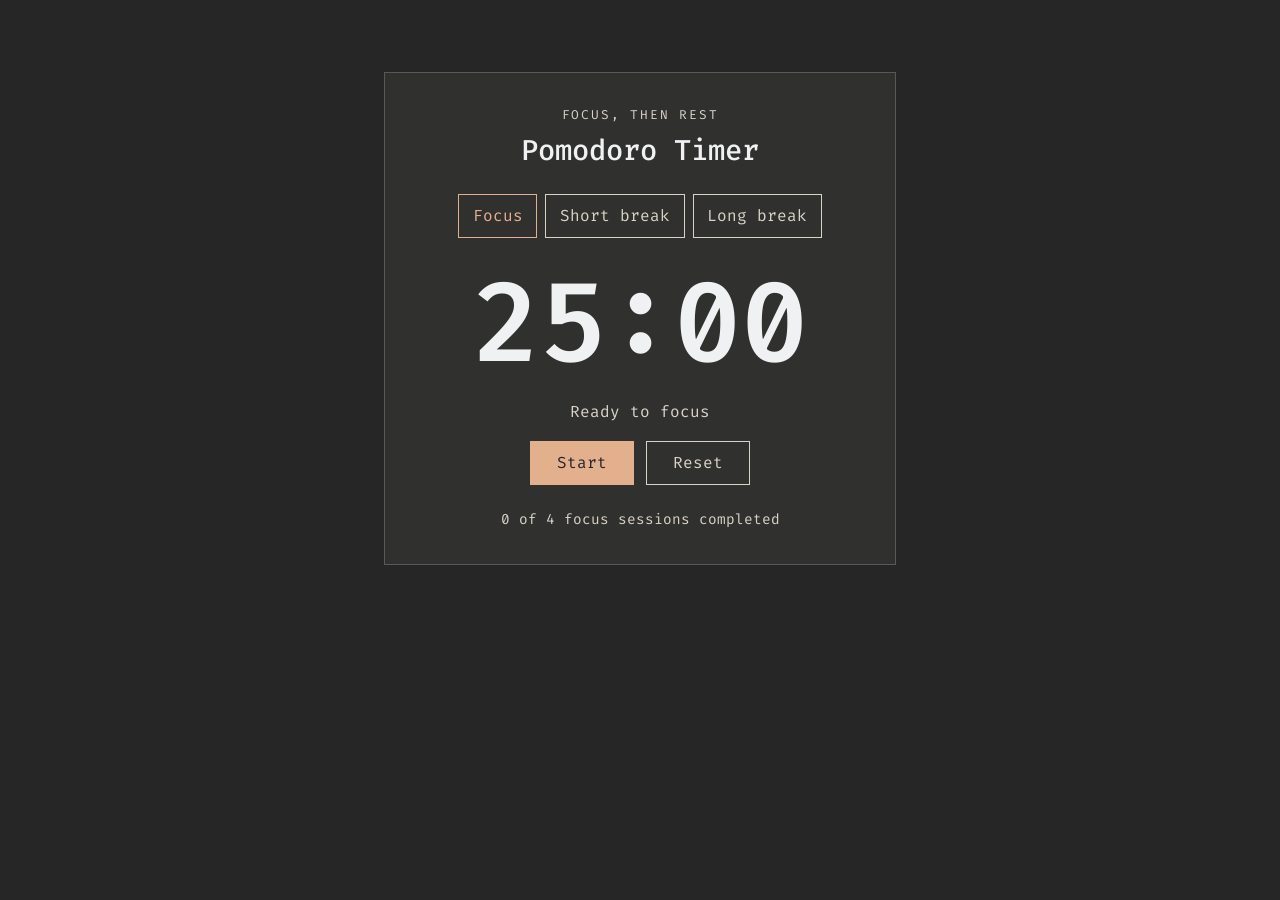
==== index.html @ b26ff81d "Add a focused Pomodoro timer web app Create a standalone timer with focus and break modes, session t" ====
<!DOCTYPE html>
<html lang="en">
<head>
<meta charset="utf-8">
<meta name="viewport" content="width=device-width, initial-scale=1">
<title>Pomodoro Timer</title>
<meta name="description" content="A simple Pomodoro timer for focused work and restorative breaks.">
<link rel="icon" href="favicon.svg" type="image/svg+xml">
<link rel="apple-touch-icon" href="touch-icon.png">
<link rel="preconnect" href="https://fonts.googleapis.com">
<link rel="preconnect" href="https://fonts.gstatic.com" crossorigin>
<link href="https://fonts.googleapis.com/css2?family=Fira+Code:wght@400;500;600;700&display=swap" rel="stylesheet">
<link rel="stylesheet" href="site-ui.css">
<link rel="stylesheet" href="style.css">
</head>
<body class="pomodoro-page">
<div id="wrapper">
  <main id="main">
    <section class="pomodoro" aria-labelledby="pomodoroTitle">
      <p class="pomodoro-eyebrow">FOCUS, THEN REST</p>
      <h1 id="pomodoroTitle">Pomodoro Timer</h1>
      <div class="session-tabs" role="group" aria-label="Timer mode">
        <button class="session-tab is-active" type="button" data-mode="work" aria-pressed="true">Focus</button>
        <button class="session-tab" type="button" data-mode="short" aria-pressed="false">Short break</button>
        <button class="session-tab" type="button" data-mode="long" aria-pressed="false">Long break</button>
      </div>
      <div class="timer-display" role="timer" aria-label="Time remaining">
        <span id="timerDisplay">25:00</span>
      </div>
      <p id="timerStatus" class="timer-status" role="status" aria-live="polite">Ready to focus</p>
      <div class="timer-controls">
        <button id="startButton" class="timer-button timer-button-primary" type="button">Start</button>
        <button id="resetButton" class="timer-button" type="button">Reset</button>
      </div>
      <p id="sessionCount" class="session-count">0 of 4 focus sessions completed</p>
    </section>

  </main>
</div>
<script src="app.js"></script>
</body>
</html>
---- site-ui.css ----
:root {
  --bg_h: #262626;
  --bg: #262626;
  --bg_s: #30302f;
  --bg1: #3a3b39;
  --bg2: #4a4b49;
  --bg3: #595959;
  --bg4: #888c79;
  --fg: #f0f1f2;
  --fg1: #f0f1f2;
  --fg2: #d9d3c7;
  --fg3: #d9d3c7;
  --fg4: #d9d3c7;
  --red: #efaaa6;
  --red-dim: #b97571;
  --green: #b9c3a0;
  --green-dim: #888c79;
  --yellow: #e4cc99;
  --orange: #e3b08e;
  --purple: #c5b7d9;
  --blue: #e4cc99;
  --blue-dim: #c9cdbd;
}

* {
  box-sizing: border-box;
}

html {
  min-height: 100%;
  color-scheme: dark;
}

body {
  min-height: 100vh;
  margin: 0;
  background: var(--bg);
  color: var(--fg);
  font-family: "Fira Code", ui-monospace, "SFMono-Regular", Consolas, monospace;
  line-height: 1.55;
}

#wrapper {
  width: min(calc(100% - 2rem), 900px);
  margin-inline: auto;
  padding: 2rem 0 1.5rem;
}

#main {
  width: 100%;
}

h1,
h2,
h3,
h4,
h5,
h6 {
  color: var(--fg1);
  font-family: inherit;
}

h1 {
  font-size: clamp(1.45rem, 4vw, 2rem);
  font-weight: 500;
  line-height: 1.35;
}

p {
  color: var(--fg2);
}

a {
  color: var(--blue);
}

a:hover {
  color: var(--blue-dim);
}

button,
input,
select,
textarea {
  font-family: inherit;
}

:focus-visible {
  outline-color: var(--blue);
}

@media (max-width: 700px) {
  #wrapper {
    width: min(calc(100% - 1rem), 900px);
    padding-top: 1.25rem;
  }
}
---- style.css ----
.pomodoro{
  max-width:32rem;
  margin:2.5rem auto 3rem;
  padding:2rem;
  border:1px solid var(--bg3);
  background:var(--bg_s);
  text-align:center;
}
.pomodoro-eyebrow{
  margin:0 0 .4rem;
  color:var(--fg3);
  font-size:.8rem;
  letter-spacing:.14em;
}
.pomodoro h1{
  margin:0 0 1.5rem;
  font-size:1.8rem;
}
.session-tabs{
  display:flex;
  justify-content:center;
  gap:.5rem;
  flex-wrap:wrap;
}
.session-tab,.timer-button{
  border:1px solid var(--fg4);
  border-radius:0;
  padding:.55rem .85rem;
  background:transparent;
  color:var(--fg2);
  font:inherit;
  cursor:pointer;
}
.session-tab:hover,.timer-button:hover{
  border-color:var(--fg2);
  color:var(--fg1);
}
.session-tab.is-active{
  border-color:var(--orange);
  color:var(--orange);
}
.timer-display{
  margin:.8rem 0 0;
  color:var(--fg1);
  font-size:clamp(4.5rem,20vw,7rem);
  font-variant-numeric:tabular-nums;
  font-weight:600;
  line-height:1.3;
}
.timer-status{
  min-height:1.5em;
  margin:.2rem 0 1rem;
  color:var(--fg3);
}
.timer-controls{
  display:flex;
  justify-content:center;
  gap:.7rem;
}
.timer-button{
  min-width:6.5rem;
}
.timer-button-primary{
  border-color:var(--orange);
  background:var(--orange);
  color:var(--bg);
}
.timer-button-primary:hover{
  border-color:var(--fg1);
  background:var(--fg1);
  color:var(--bg);
}
.session-count{
  margin:1.5rem 0 0;
  color:var(--fg3);
  font-size:.9rem;
}
@media(max-width:480px){
  .pomodoro{margin:1.5rem auto 2rem;padding:1.25rem .75rem}
  .session-tabs{gap:.35rem}
  .session-tab{padding:.5rem .55rem;font-size:.85rem}
}
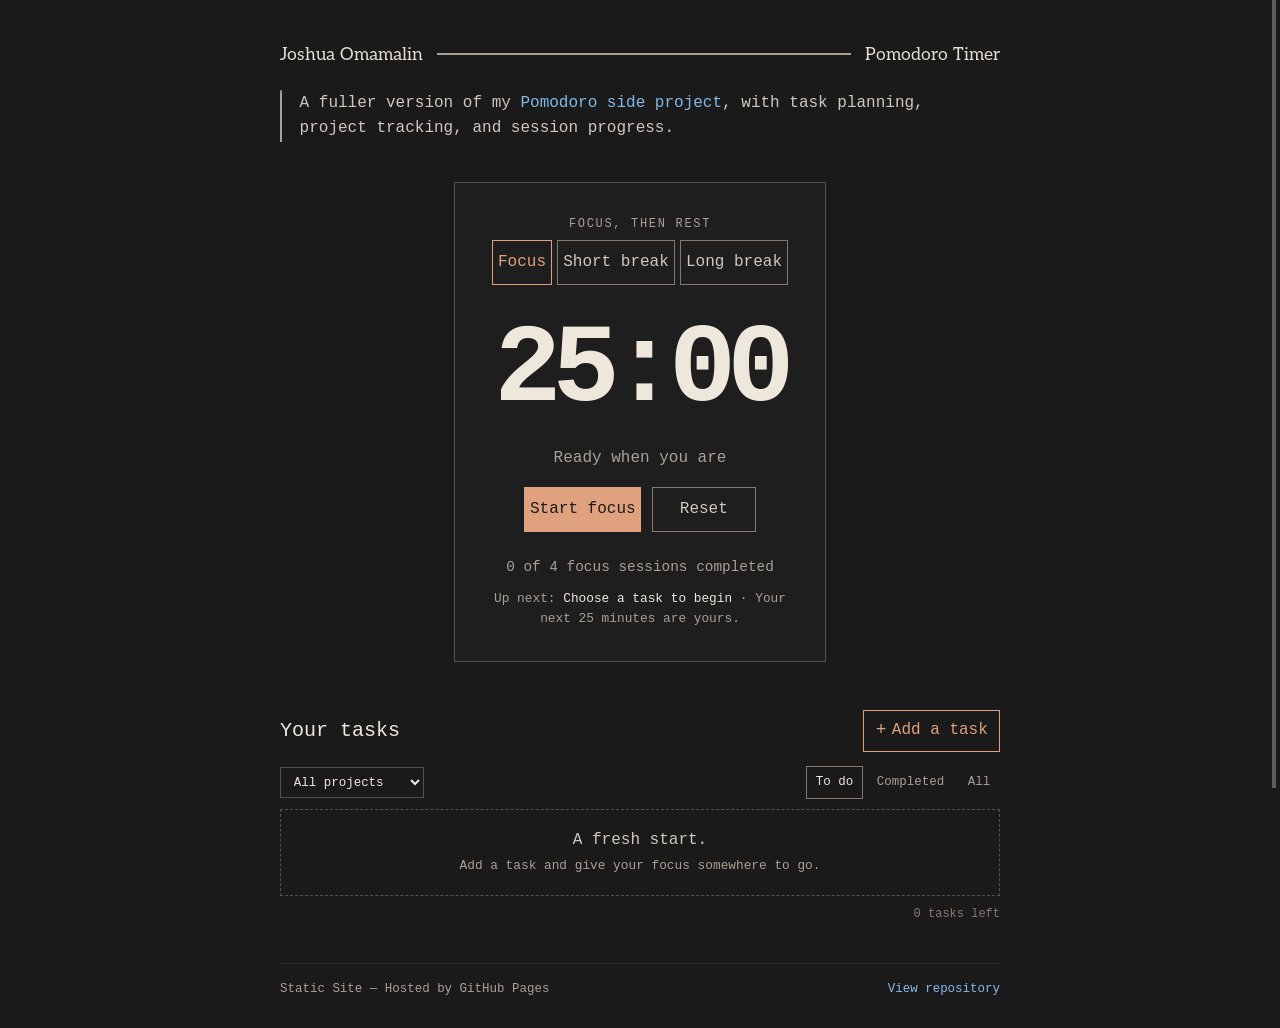
==== commit d9133c4c: "Add task and project tracking to timer Expand the timer with persistent task planning, project filte" ====
--- a/index.html
+++ b/index.html
@@ -3,40 +3,137 @@
 <head>
 <meta charset="utf-8">
 <meta name="viewport" content="width=device-width, initial-scale=1">
-<title>Pomodoro Timer</title>
-<meta name="description" content="A simple Pomodoro timer for focused work and restorative breaks.">
-<link rel="icon" href="favicon.svg" type="image/svg+xml">
-<link rel="apple-touch-icon" href="touch-icon.png">
-<link rel="preconnect" href="https://fonts.googleapis.com">
-<link rel="preconnect" href="https://fonts.gstatic.com" crossorigin>
-<link href="https://fonts.googleapis.com/css2?family=Fira+Code:wght@400;500;600;700&display=swap" rel="stylesheet">
+<title>Pomodoro Timer | Joshua Omamalin</title>
+<meta name="description" content="A full-featured Pomodoro timer to plan tasks, organize projects, track focus sessions, and make time for restorative breaks.">
+<meta name="robots" content="index, follow">
+<meta name="theme-color" content="#1a1a1a">
+<link rel="canonical" href="https://vuieee.github.io/pomodoro-timer/">
+<meta property="og:type" content="website">
+<meta property="og:url" content="https://vuieee.github.io/pomodoro-timer/">
+<meta property="og:title" content="Pomodoro Timer | Joshua Omamalin">
+<meta property="og:description" content="A full-featured Pomodoro timer to plan tasks, organize projects, track focus sessions, and make time for restorative breaks.">
+<meta name="twitter:card" content="summary">
+<meta name="twitter:title" content="Pomodoro Timer | Joshua Omamalin">
+<meta name="twitter:description" content="A full-featured Pomodoro timer to plan tasks, organize projects, track focus sessions, and make time for restorative breaks.">
+<link rel="icon" href="favicon.svg?v=2" type="image/svg+xml" sizes="any">
+<link rel="apple-touch-icon" href="touch-icon.png?v=2" sizes="180x180" type="image/png">
 <link rel="stylesheet" href="site-ui.css">
 <link rel="stylesheet" href="style.css">
+<script type="application/ld+json">
+{
+  "@context": "https://schema.org",
+  "@type": "WebApplication",
+  "name": "Pomodoro Timer",
+  "url": "https://vuieee.github.io/pomodoro-timer/",
+  "description": "A full-featured Pomodoro timer to plan tasks, organize projects, track focus sessions, and make time for restorative breaks.",
+  "applicationCategory": "ProductivityApplication",
+  "operatingSystem": "Any"
+}
+</script>
 </head>
 <body class="pomodoro-page">
 <div id="wrapper">
+<header class="site-header">
+  <a class="portfolio-name slide" href="https://vuieee.github.io/" rel="author">Joshua Omamalin</a>
+  <div class="site-nav">
+    <span class="header-divider" aria-hidden="true"></span>
+    <h1 class="header-tagline" id="pomodoroTitle">Pomodoro Timer</h1>
+  </div>
+</header>
   <main id="main">
+    <p class="intro-description">A fuller version of my <a class="slide" href="https://vuieee.github.io/projects/pomodoro-timer/">Pomodoro side project</a>, with task planning, project tracking, and session progress.</p>
     <section class="pomodoro" aria-labelledby="pomodoroTitle">
       <p class="pomodoro-eyebrow">FOCUS, THEN REST</p>
-      <h1 id="pomodoroTitle">Pomodoro Timer</h1>
-      <div class="session-tabs" role="group" aria-label="Timer mode">
-        <button class="session-tab is-active" type="button" data-mode="work" aria-pressed="true">Focus</button>
-        <button class="session-tab" type="button" data-mode="short" aria-pressed="false">Short break</button>
-        <button class="session-tab" type="button" data-mode="long" aria-pressed="false">Long break</button>
-      </div>
-      <div class="timer-display" role="timer" aria-label="Time remaining">
-        <span id="timerDisplay">25:00</span>
-      </div>
-      <p id="timerStatus" class="timer-status" role="status" aria-live="polite">Ready to focus</p>
-      <div class="timer-controls">
-        <button id="startButton" class="timer-button timer-button-primary" type="button">Start</button>
-        <button id="resetButton" class="timer-button" type="button">Reset</button>
+      <div class="timer-panel">
+          <div class="session-tabs" role="group" aria-label="Timer mode">
+            <button class="session-tab is-active" type="button" data-mode="work" aria-pressed="true">Focus</button>
+            <button class="session-tab" type="button" data-mode="short" aria-pressed="false">Short break</button>
+            <button class="session-tab" type="button" data-mode="long" aria-pressed="false">Long break</button>
+          </div>
+          <div class="timer-display" role="timer" aria-label="Time remaining">
+            <span id="timerDisplay">25:00</span>
+          </div>
+          <p id="timerStatus" class="timer-status" role="status" aria-live="polite">Ready when you are</p>
+          <div class="timer-controls">
+            <button id="startButton" class="timer-button timer-button-primary" type="button">Start focus</button>
+            <button id="resetButton" class="timer-button" type="button">Reset</button>
+          </div>
       </div>
       <p id="sessionCount" class="session-count">0 of 4 focus sessions completed</p>
+      <p class="current-focus">Up next: <span id="currentTaskTitle">Choose a task to begin</span> · <span id="currentTaskProgress" class="current-task-progress">Your next 25 minutes are yours.</span></p>
+      <p id="storageNotice" class="storage-notice" role="status" aria-live="polite" hidden></p>
     </section>
 
+    <section class="tasks-section" aria-labelledby="tasksTitle">
+      <div class="tasks-header">
+        <div>
+          <h2 id="tasksTitle">Your tasks</h2>
+        </div>
+        <button id="addTaskButton" class="add-task-button" type="button" aria-expanded="false" aria-controls="taskFormPanel">
+          <span aria-hidden="true">+</span> Add a task
+        </button>
+      </div>
+      <div id="taskFormPanel" class="task-form-panel" hidden>
+        <form id="taskForm">
+          <div class="form-heading">
+            <h3>Make a little plan</h3>
+            <button id="cancelTaskButton" class="icon-button" type="button" aria-label="Close task form">×</button>
+          </div>
+          <label class="form-field">
+            <span>Task name</span>
+            <input id="taskTitleInput" name="title" type="text" maxlength="120" placeholder="What would you like to work on?" required>
+          </label>
+          <label class="form-field">
+            <span>Note <span class="field-hint">optional</span></span>
+            <textarea id="taskNoteInput" name="note" rows="2" maxlength="500" placeholder="A detail, reminder, or first step…"></textarea>
+          </label>
+          <div class="form-row">
+            <label class="form-field">
+              <span>Project <span class="field-hint">optional</span></span>
+              <input id="taskProjectInput" name="project" type="text" maxlength="60" list="projectOptions" placeholder="e.g. Website">
+              <datalist id="projectOptions"></datalist>
+            </label>
+            <label class="form-field estimate-field">
+              <span>Estimated pomodoros</span>
+              <input id="taskEstimateInput" name="estimate" type="number" min="1" max="12" value="1" required>
+            </label>
+          </div>
+          <div class="form-actions">
+            <button class="text-button" id="cancelTaskButtonSecondary" type="button">Cancel</button>
+            <button class="timer-button timer-button-primary" type="submit">Add task</button>
+          </div>
+        </form>
+      </div>
+      <div class="task-tools">
+        <label class="filter-field">
+          <span class="sr-only">Filter tasks by project</span>
+          <select id="projectFilter" aria-label="Filter tasks by project">
+            <option value="all">All projects</option>
+          </select>
+        </label>
+        <div class="task-filters" role="group" aria-label="Filter tasks">
+          <button type="button" class="filter-button is-active" data-filter="active" aria-pressed="true">To do</button>
+          <button type="button" class="filter-button" data-filter="completed" aria-pressed="false">Completed</button>
+          <button type="button" class="filter-button" data-filter="all" aria-pressed="false">All</button>
+        </div>
+      </div>
+      <ul id="taskList" class="task-list" aria-live="polite" aria-relevant="additions removals"></ul>
+      <div id="emptyTasks" class="empty-tasks">
+        <span class="empty-mark" aria-hidden="true">✳</span>
+        <p id="emptyTasksTitle">A fresh start.</p>
+        <span id="emptyTasksHint">Add a task and give your focus somewhere to go.</span>
+      </div>
+      <p id="taskCount" class="task-count"></p>
+    </section>
   </main>
+  <footer class="site-footer">
+    <div class="footer-meta">
+      <span>Static Site — Hosted by GitHub Pages</span>
+      <a class="slide" href="https://github.com/vuieee/pomodoro-timer">View repository</a>
+    </div>
+  </footer>
 </div>
 <script src="app.js"></script>
+<script src="scrollbar.js"></script>
 </body>
 </html>
--- a/site-ui.css
+++ b/site-ui.css
@@ -1,25 +1,60 @@
+@font-face {
+  font-family: "Aleo";
+  src: url("fonts/woff2/Aleo-Regular.woff2") format("woff2");
+  font-style: normal;
+  font-weight: 400;
+  font-display: swap;
+}
+
+@font-face {
+  font-family: "Aleo";
+  src: url("fonts/woff2/Aleo-Medium.woff2") format("woff2");
+  font-style: normal;
+  font-weight: 500;
+  font-display: swap;
+}
+
+@font-face {
+  font-family: "Aleo";
+  src: url("fonts/woff2/Aleo-Bold.woff2") format("woff2");
+  font-style: normal;
+  font-weight: 700;
+  font-display: swap;
+}
+
+@font-face {
+  font-family: "JetBrains Mono";
+  src: url("fonts/woff2/JetBrainsMono-Latin.woff2") format("woff2");
+  font-style: normal;
+  font-weight: 400 700;
+  font-display: swap;
+}
+
 :root {
-  --bg_h: #262626;
-  --bg: #262626;
-  --bg_s: #30302f;
-  --bg1: #3a3b39;
-  --bg2: #4a4b49;
-  --bg3: #595959;
-  --bg4: #888c79;
-  --fg: #f0f1f2;
-  --fg1: #f0f1f2;
-  --fg2: #d9d3c7;
-  --fg3: #d9d3c7;
-  --fg4: #d9d3c7;
-  --red: #efaaa6;
-  --red-dim: #b97571;
-  --green: #b9c3a0;
-  --green-dim: #888c79;
-  --yellow: #e4cc99;
-  --orange: #e3b08e;
-  --purple: #c5b7d9;
-  --blue: #e4cc99;
-  --blue-dim: #c9cdbd;
+  color-scheme: dark;
+  --bg_h: #141414;
+  --bg: #1a1a1a;
+  --bg_s: #1e1e1e;
+  --bg1: #292929;
+  --bg2: #363636;
+  --bg3: #525252;
+  --bg4: #77736e;
+  --fg: #e4ded3;
+  --fg1: #eee7dc;
+  --fg2: #d0c8bd;
+  --fg3: #aaa095;
+  --fg4: #85796f;
+  --orange: #e0a17e;
+  --orange-soft: #33251d;
+  --green: #c3a895;
+  --red: #d98a86;
+  --yellow: #d8b17f;
+  --blue: #83b9e8;
+  --purple: #bc9ba9;
+  --aqua: #c4a99e;
+  --gray: #aaa095;
+  --font-body: "JetBrains Mono", "SFMono-Regular", Consolas, monospace;
+  --font-mono: "JetBrains Mono", "SFMono-Regular", Consolas, monospace;
 }
 
 * {
@@ -28,7 +63,11 @@
 
 html {
   min-height: 100%;
-  color-scheme: dark;
+  scrollbar-width: none;
+}
+
+html::-webkit-scrollbar {
+  display: none;
 }
 
 body {
@@ -36,62 +75,163 @@
   margin: 0;
   background: var(--bg);
   color: var(--fg);
-  font-family: "Fira Code", ui-monospace, "SFMono-Regular", Consolas, monospace;
+  font-family: var(--font-body);
+  font-size: 1rem;
   line-height: 1.55;
-}
-
-#wrapper {
-  width: min(calc(100% - 2rem), 900px);
-  margin-inline: auto;
-  padding: 2rem 0 1.5rem;
-}
-
-#main {
-  width: 100%;
-}
-
-h1,
-h2,
-h3,
-h4,
-h5,
-h6 {
-  color: var(--fg1);
-  font-family: inherit;
-}
-
-h1 {
-  font-size: clamp(1.45rem, 4vw, 2rem);
-  font-weight: 500;
-  line-height: 1.35;
-}
-
-p {
-  color: var(--fg2);
-}
-
-a {
-  color: var(--blue);
-}
-
-a:hover {
-  color: var(--blue-dim);
 }
 
 button,
 input,
 select,
 textarea {
-  font-family: inherit;
+  font: inherit;
+}
+
+button,
+select {
+  color: inherit;
+}
+
+button {
+  cursor: pointer;
+}
+
+button:disabled {
+  cursor: not-allowed;
+  opacity: .55;
+}
+
+input,
+textarea {
+  color: var(--fg1);
+}
+
+input::placeholder,
+textarea::placeholder {
+  color: var(--fg4);
+  opacity: 1;
 }
 
 :focus-visible {
-  outline-color: var(--blue);
+  outline: 2px solid var(--orange);
+  outline-offset: 3px;
+}
+
+::selection {
+  background: var(--orange);
+  color: var(--bg);
+}
+
+#wrapper {
+  width: min(calc(100% - 2rem), 45rem);
+  margin-inline: auto;
+  padding: 2rem 0 1.5rem;
+}
+
+h1,
+h2,
+h3,
+p {
+  margin-top: 0;
+}
+
+h1,
+h2,
+h3 {
+  color: var(--fg1);
+  font-family: var(--font-mono);
+  font-weight: 500;
+}
+
+h1 {
+  font-size: clamp(1.45rem, 4vw, 2rem);
+  line-height: 1.35;
+}
+
+h2 {
+  font-size: 1.25rem;
+}
+
+a {
+  position: relative;
+  color: var(--blue);
+  text-decoration: none;
+}
+
+a.slide::after {
+  position: absolute;
+  bottom: 0;
+  left: 0;
+  width: 100%;
+  height: 2px;
+  background-color: currentColor;
+  content: "";
+  transform: scaleX(0);
+  transform-origin: right bottom;
+  transition: transform .25s ease-out;
+}
+
+a.slide:hover::after,
+a.slide:focus-visible::after {
+  transform: scaleX(1);
+  transform-origin: left bottom;
+}
+
+.sr-only {
+  position: absolute;
+  width: 1px;
+  height: 1px;
+  padding: 0;
+  overflow: hidden;
+  clip: rect(0, 0, 0, 0);
+  white-space: nowrap;
+  border: 0;
+}
+
+[hidden] {
+  display: none !important;
+}
+
+.overlay-scrollbar {
+  position: fixed;
+  top: 0;
+  right: 0;
+  bottom: 0;
+  z-index: 1000;
+  width: 14px;
+  touch-action: none;
+  opacity: .5;
+  transition: opacity .15s;
+}
+
+.overlay-scrollbar:hover,
+.overlay-scrollbar:focus-visible,
+.overlay-scrollbar.is-dragging {
+  opacity: .7;
+  outline: none;
+  box-shadow: none;
+}
+
+.overlay-scrollbar-thumb {
+  position: absolute;
+  top: 0;
+  right: 4px;
+  width: 4px;
+  min-height: 28px;
+  background: var(--fg3);
+  transition: width .15s, right .15s;
+}
+
+@media (prefers-reduced-motion: reduce) {
+  .overlay-scrollbar,
+  .overlay-scrollbar-thumb {
+    transition: none;
+  }
 }
 
 @media (max-width: 700px) {
   #wrapper {
-    width: min(calc(100% - 1rem), 900px);
+    width: min(calc(100% - 1.25rem), 45rem);
     padding-top: 1.25rem;
   }
 }
--- a/style.css
+++ b/style.css
@@ -1,82 +1,631 @@
-.pomodoro{
-  max-width:32rem;
-  margin:2.5rem auto 3rem;
-  padding:2rem;
-  border:1px solid var(--bg3);
-  background:var(--bg_s);
-  text-align:center;
-}
-.pomodoro-eyebrow{
-  margin:0 0 .4rem;
-  color:var(--fg3);
-  font-size:.8rem;
-  letter-spacing:.14em;
-}
-.pomodoro h1{
-  margin:0 0 1.5rem;
-  font-size:1.8rem;
-}
-.session-tabs{
-  display:flex;
-  justify-content:center;
-  gap:.5rem;
-  flex-wrap:wrap;
-}
-.session-tab,.timer-button{
-  border:1px solid var(--fg4);
-  border-radius:0;
-  padding:.55rem .85rem;
-  background:transparent;
-  color:var(--fg2);
-  font:inherit;
-  cursor:pointer;
-}
-.session-tab:hover,.timer-button:hover{
-  border-color:var(--fg2);
-  color:var(--fg1);
-}
-.session-tab.is-active{
-  border-color:var(--orange);
-  color:var(--orange);
-}
-.timer-display{
-  margin:.8rem 0 0;
-  color:var(--fg1);
-  font-size:clamp(4.5rem,20vw,7rem);
-  font-variant-numeric:tabular-nums;
-  font-weight:600;
-  line-height:1.3;
-}
-.timer-status{
-  min-height:1.5em;
-  margin:.2rem 0 1rem;
-  color:var(--fg3);
-}
-.timer-controls{
-  display:flex;
-  justify-content:center;
-  gap:.7rem;
-}
-.timer-button{
-  min-width:6.5rem;
-}
-.timer-button-primary{
-  border-color:var(--orange);
-  background:var(--orange);
-  color:var(--bg);
-}
-.timer-button-primary:hover{
-  border-color:var(--fg1);
-  background:var(--fg1);
-  color:var(--bg);
-}
-.session-count{
-  margin:1.5rem 0 0;
-  color:var(--fg3);
-  font-size:.9rem;
-}
-@media(max-width:480px){
-  .pomodoro{margin:1.5rem auto 2rem;padding:1.25rem .75rem}
-  .session-tabs{gap:.35rem}
-  .session-tab{padding:.5rem .55rem;font-size:.85rem}
-}
+.site-header,
+.tasks-header,
+.timer-controls,
+.form-heading,
+.form-actions,
+.task-tools,
+.task-filters,
+.task-item,
+.task-item-actions,
+.footer-meta {
+  display: flex;
+  align-items: center;
+}
+
+.site-header {
+  position: sticky;
+  top: 0;
+  z-index: 100;
+  gap: 0;
+  flex-shrink: 0;
+  align-items: center;
+  width: 100%;
+  margin-bottom: .6rem;
+  padding: .55rem 0;
+  background: var(--bg);
+  font-family: "Aleo", Iosevka, sans-serif;
+}
+
+.site-header::after {
+  position: absolute;
+  top: 100%;
+  right: -1rem;
+  left: -1rem;
+  height: 1.1rem;
+  background: linear-gradient(to bottom, var(--bg), transparent);
+  content: "";
+  pointer-events: none;
+}
+
+.portfolio-name,
+.portfolio-name:hover {
+  color: var(--fg);
+}
+
+.portfolio-name::after {
+  background-color: var(--fg);
+}
+
+.portfolio-name {
+  flex: 0 0 auto;
+  font-size: 1.1rem;
+  font-weight: 400;
+  text-decoration: none;
+  white-space: nowrap;
+}
+
+.site-nav {
+  display: flex;
+  flex: 1;
+  align-items: center;
+  min-width: 0;
+  gap: 0;
+  font-family: "Aleo", Iosevka, sans-serif;
+  font-size: 1.1rem;
+  white-space: nowrap;
+}
+
+.header-tagline {
+  flex: 0 0 auto;
+  margin: 0;
+  color: var(--fg);
+  font-family: "Aleo", Iosevka, sans-serif;
+  font-size: 1.1rem;
+  font-weight: 400;
+  line-height: inherit;
+  white-space: nowrap;
+}
+
+.header-divider {
+  flex: 1;
+  min-width: 1rem;
+  height: 2px;
+  margin: 0 .9rem;
+  background: var(--fg3);
+}
+
+@media (max-width: 700px) {
+  .site-header {
+    flex-direction: column;
+    gap: .45rem;
+  }
+
+  .site-header::after {
+    right: 0;
+    left: 0;
+  }
+
+  .header-divider {
+    display: none;
+  }
+
+  .portfolio-name {
+    font-size: 1rem;
+  }
+
+  .site-nav {
+    flex-wrap: nowrap;
+    justify-content: center;
+    gap: 0 clamp(.45rem, 3vw, .8rem);
+    font-size: .9rem;
+  }
+}
+
+#tasksTitle {
+  scroll-margin-top: 4.5rem;
+}
+
+.pomodoro {
+  max-width: 23.25rem;
+  margin: 2.5rem auto 3rem;
+  padding: 2rem;
+  border: 1px solid var(--bg3);
+  background: var(--bg_s);
+  text-align: center;
+}
+
+.intro-description {
+  margin: .8rem 0 1.5rem;
+  padding: .1rem 1.1rem;
+  border-left: 2px solid var(--fg3);
+  color: var(--fg2);
+}
+
+.pomodoro-eyebrow {
+  margin: 0 0 .4rem;
+  color: var(--fg3);
+  font-size: .75rem;
+  letter-spacing: .14em;
+}
+
+.pomodoro h1 {
+  margin: 0 0 1.5rem;
+  font-size: 1.8rem;
+}
+
+.session-tabs {
+  display: flex;
+  justify-content: center;
+  gap: .35rem;
+  flex-wrap: wrap;
+  white-space: nowrap;
+}
+
+.session-tab,
+.timer-button,
+.add-task-button,
+.filter-button,
+.text-button,
+.icon-button,
+.task-action {
+  border: 1px solid var(--fg4);
+  border-radius: 0;
+  background: transparent;
+  font: inherit;
+}
+
+.session-tab,
+.timer-button {
+  padding: .55rem .3rem;
+  color: var(--fg2);
+}
+
+.session-tab:hover,
+.timer-button:hover {
+  border-color: var(--fg2);
+  color: var(--fg1);
+}
+
+.session-tab.is-active {
+  border-color: var(--orange);
+  color: var(--orange);
+}
+
+.timer-display {
+  margin: .8rem 0 0;
+  color: var(--fg1);
+  font-size: clamp(4.5rem, 20vw, 7rem);
+  font-variant-numeric: tabular-nums;
+  font-weight: 600;
+  letter-spacing: -.08em;
+  line-height: 1.3;
+}
+
+.timer-status {
+  min-height: 1.5em;
+  margin: .2rem 0 1rem;
+  color: var(--fg3);
+}
+
+.timer-controls {
+  justify-content: center;
+  gap: .65rem;
+}
+
+.timer-button {
+  min-width: 6.5rem;
+}
+
+.timer-button-primary {
+  border-color: var(--orange);
+  background: var(--orange);
+  color: var(--bg);
+}
+
+.timer-button-primary:hover {
+  border-color: var(--fg1);
+  background: var(--fg1);
+  color: var(--bg);
+}
+
+.session-count {
+  margin: 1.5rem 0 0;
+  color: var(--fg3);
+  font-size: .9rem;
+}
+
+.current-focus {
+  margin: .7rem 0 0;
+  color: var(--fg3);
+  font-size: .8rem;
+  overflow-wrap: anywhere;
+}
+
+.current-focus > span:first-of-type {
+  color: var(--fg1);
+}
+
+.current-task-progress {
+  color: var(--fg3);
+}
+
+.storage-notice {
+  margin: .8rem 0 0;
+  color: var(--red);
+  font-size: .8rem;
+}
+
+.tasks-section {
+  margin: 2rem 0 2.5rem;
+}
+
+.tasks-header {
+  justify-content: space-between;
+  gap: 1rem;
+  margin-bottom: .9rem;
+}
+
+.tasks-header .pomodoro-eyebrow {
+  margin-bottom: .15rem;
+}
+
+.tasks-header h2 {
+  margin: 0;
+}
+
+.add-task-button {
+  display: inline-flex;
+  align-items: center;
+  gap: .35rem;
+  padding: .48rem .7rem;
+  border-color: var(--orange);
+  color: var(--orange);
+}
+
+.add-task-button:hover {
+  background: var(--orange);
+  color: var(--bg);
+}
+
+.add-task-button span {
+  font-size: 1.1rem;
+  line-height: 1;
+}
+
+.task-form-panel {
+  margin: 0 0 1rem;
+  padding: 1rem;
+  border: 1px solid var(--bg3);
+  background: var(--bg_s);
+}
+
+.form-heading {
+  justify-content: space-between;
+  margin-bottom: .85rem;
+}
+
+.form-heading h3 {
+  margin: 0;
+  font-size: 1rem;
+}
+
+.icon-button {
+  width: 2rem;
+  height: 2rem;
+  padding: 0;
+  color: var(--fg3);
+  font-size: 1.3rem;
+}
+
+.icon-button:hover,
+.task-action:hover {
+  border-color: var(--red);
+  color: var(--red);
+}
+
+.form-field {
+  display: flex;
+  flex-direction: column;
+  gap: .3rem;
+  min-width: 0;
+  color: var(--fg2);
+  font-size: .82rem;
+}
+
+.form-field + .form-field {
+  margin-top: .75rem;
+}
+
+.field-hint {
+  color: var(--fg4);
+}
+
+.form-field input,
+.form-field textarea,
+.filter-field select {
+  width: 100%;
+  padding: .55rem .65rem;
+  border: 1px solid var(--bg3);
+  border-radius: 0;
+  background: var(--bg);
+  color: var(--fg1);
+  font-size: .83rem;
+}
+
+.form-field textarea {
+  resize: vertical;
+}
+
+.form-field input:focus,
+.form-field textarea:focus,
+.filter-field select:focus {
+  border-color: var(--orange);
+  outline: 1px solid var(--orange);
+}
+
+.form-row {
+  display: grid;
+  grid-template-columns: minmax(0, 1fr) 11rem;
+  gap: .8rem;
+  margin-top: .75rem;
+}
+
+.form-actions {
+  justify-content: flex-end;
+  gap: .55rem;
+  margin-top: .9rem;
+}
+
+.text-button {
+  min-height: 2.5rem;
+  padding: .45rem .7rem;
+  border-color: transparent;
+  color: var(--fg3);
+}
+
+.text-button:hover {
+  color: var(--fg1);
+}
+
+.task-tools {
+  justify-content: space-between;
+  gap: .75rem;
+  margin-bottom: .65rem;
+}
+
+.filter-field select {
+  width: auto;
+  min-width: 9rem;
+  padding: .4rem .55rem;
+  font-size: .78rem;
+}
+
+.task-filters {
+  gap: .25rem;
+}
+
+.filter-button {
+  padding: .35rem .55rem;
+  border-color: transparent;
+  color: var(--fg3);
+  font-size: .78rem;
+}
+
+.filter-button:hover,
+.filter-button.is-active {
+  border-color: var(--fg4);
+  color: var(--fg1);
+}
+
+.task-list {
+  display: flex;
+  flex-direction: column;
+  gap: .45rem;
+  margin: 0;
+  padding: 0;
+  list-style: none;
+}
+
+.task-item {
+  gap: .7rem;
+  min-height: 3.8rem;
+  padding: .65rem .75rem;
+  border: 1px solid var(--bg3);
+  background: var(--bg_s);
+}
+
+.task-item.is-selected {
+  border-color: var(--orange);
+}
+
+.task-item.is-completed {
+  opacity: .7;
+}
+
+.task-check {
+  display: grid;
+  flex: 0 0 1.2rem;
+  width: 1.2rem;
+  height: 1.2rem;
+  place-items: center;
+  padding: 0;
+  border: 1px solid var(--fg4);
+  border-radius: 50%;
+  background: transparent;
+  color: var(--bg);
+  font-size: .7rem;
+}
+
+.task-check:hover {
+  border-color: var(--green);
+}
+
+.is-completed .task-check {
+  border-color: var(--green);
+  background: var(--green);
+}
+
+.task-copy {
+  flex: 1;
+  min-width: 0;
+  align-self: center;
+}
+
+.task-title {
+  display: block;
+  max-width: 100%;
+  padding: 0;
+  overflow: hidden;
+  border: 0;
+  background: transparent;
+  color: var(--fg1);
+  font: inherit;
+  text-align: left;
+  text-overflow: ellipsis;
+  white-space: nowrap;
+}
+
+.task-title:hover {
+  color: var(--orange);
+}
+
+.is-completed .task-title {
+  color: var(--fg3);
+  text-decoration: line-through;
+}
+
+.task-meta {
+  display: flex;
+  flex-wrap: wrap;
+  gap: .2rem .65rem;
+  margin-top: .15rem;
+  color: var(--fg3);
+  font-size: .75rem;
+}
+
+.task-project {
+  display: inline-block;
+  max-width: 10rem;
+  overflow: hidden;
+  color: var(--orange);
+  text-overflow: ellipsis;
+  white-space: nowrap;
+}
+
+.task-note {
+  margin: .3rem 0 0;
+  color: var(--fg3);
+  font-size: .78rem;
+  overflow-wrap: anywhere;
+}
+
+.task-item-actions {
+  flex: 0 0 auto;
+  gap: .5rem;
+}
+
+.task-estimate {
+  color: var(--fg3);
+  font-size: .75rem;
+  white-space: nowrap;
+}
+
+.task-action {
+  padding: .25rem .4rem;
+  border-color: transparent;
+  color: var(--fg4);
+  font-size: .75rem;
+}
+
+.empty-tasks {
+  padding: 1.1rem;
+  border: 1px dashed var(--bg3);
+  color: var(--fg3);
+  text-align: center;
+}
+
+.empty-tasks p {
+  margin: 0;
+  color: var(--fg2);
+}
+
+.empty-tasks > span:last-child {
+  font-size: .8rem;
+}
+
+.empty-mark {
+  display: none;
+}
+
+.task-count {
+  min-height: 1.2em;
+  margin: .55rem 0 0;
+  color: var(--fg4);
+  font-size: .75rem;
+  text-align: right;
+}
+
+.site-footer {
+  padding: 1rem 0 .25rem;
+  border-top: 1px solid var(--bg1);
+  color: var(--fg3);
+  font-size: .78rem;
+}
+
+.footer-meta {
+  justify-content: space-between;
+  flex-wrap: wrap;
+  gap: .4rem 1.5rem;
+  width: 100%;
+}
+
+@media (max-width: 700px) {
+  .pomodoro {
+    margin: 1.5rem auto 2rem;
+    padding: 1.25rem .75rem;
+  }
+
+  .tasks-section {
+    margin-top: 1.5rem;
+  }
+}
+
+@media (max-width: 480px) {
+  .site-header {
+    gap: .45rem;
+  }
+
+  .session-tabs {
+    gap: .25rem;
+  }
+
+  .session-tab {
+    padding: .45rem .3rem;
+    font-size: .8rem;
+  }
+
+  .timer-display {
+    font-size: clamp(4.25rem, 19vw, 5.4rem);
+  }
+
+  .form-row {
+    grid-template-columns: 1fr;
+    gap: .75rem;
+  }
+
+  .form-row .form-field + .form-field {
+    margin-top: 0;
+  }
+
+  .task-tools {
+    align-items: flex-start;
+    flex-direction: column;
+  }
+
+  .filter-field,
+  .filter-field select {
+    width: 100%;
+  }
+
+  .task-item {
+    align-items: flex-start;
+    gap: .5rem;
+  }
+
+  .task-item-actions {
+    align-self: center;
+    flex-direction: column;
+    align-items: flex-end;
+    gap: .15rem;
+  }
+}
